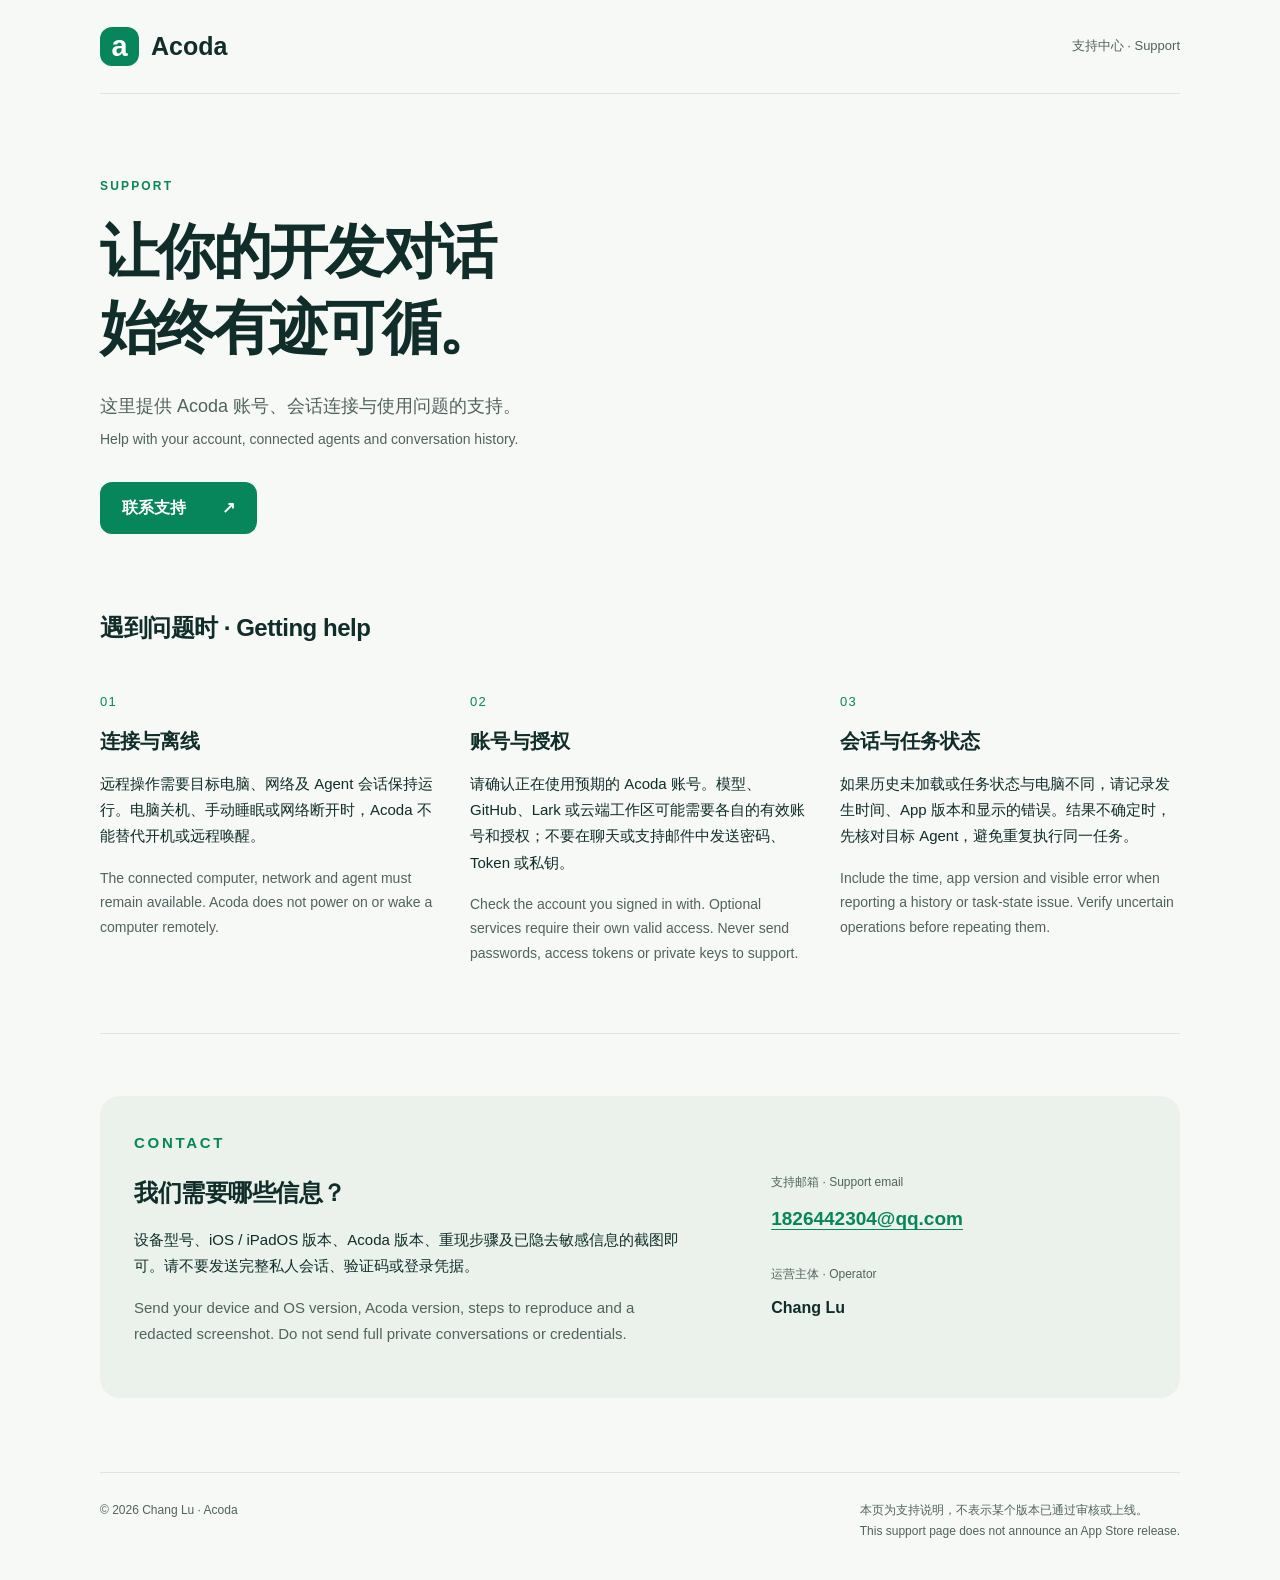
==== index.html @ a6d46212 "Publish Acoda support information" ====
<!doctype html>
<html lang="zh-Hans">
<head>
  <meta charset="utf-8">
  <meta name="viewport" content="width=device-width, initial-scale=1">
  <meta name="description" content="Acoda 支持中心：账号、远程连接、会话历史和隐私联系。Acoda support for accounts, connections and session history.">
  <title>Acoda 支持中心 · Support</title>
  <link rel="stylesheet" href="style.css">
</head>
<body>
  <a class="skip" href="#main">跳至内容 · Skip to content</a>
  <header><a class="brand" href="./" aria-label="Acoda 支持中心首页"><span class="mark" aria-hidden="true">a</span>Acoda</a><span class="label">支持中心 · Support</span></header>
  <main id="main">
    <section class="hero"><p class="eyebrow">SUPPORT</p><h1>让你的开发对话<br>始终有迹可循。</h1><p class="intro">这里提供 Acoda 账号、会话连接与使用问题的支持。<br><span lang="en">Help with your account, connected agents and conversation history.</span></p><a class="button" href="mailto:1826442304@qq.com?subject=Acoda%20Support">联系支持 <span aria-hidden="true">↗</span></a></section>
    <section aria-labelledby="help"><h2 id="help">遇到问题时 · Getting help</h2><div class="grid"><article><span class="number">01</span><h3>连接与离线</h3><p>远程操作需要目标电脑、网络及 Agent 会话保持运行。电脑关机、手动睡眠或网络断开时，Acoda 不能替代开机或远程唤醒。</p><p lang="en">The connected computer, network and agent must remain available. Acoda does not power on or wake a computer remotely.</p></article><article><span class="number">02</span><h3>账号与授权</h3><p>请确认正在使用预期的 Acoda 账号。模型、GitHub、Lark 或云端工作区可能需要各自的有效账号和授权；不要在聊天或支持邮件中发送密码、Token 或私钥。</p><p lang="en">Check the account you signed in with. Optional services require their own valid access. Never send passwords, access tokens or private keys to support.</p></article><article><span class="number">03</span><h3>会话与任务状态</h3><p>如果历史未加载或任务状态与电脑不同，请记录发生时间、App 版本和显示的错误。结果不确定时，先核对目标 Agent，避免重复执行同一任务。</p><p lang="en">Include the time, app version and visible error when reporting a history or task-state issue. Verify uncertain operations before repeating them.</p></article></div></section>
    <section class="contact" aria-labelledby="contact"><div><p class="eyebrow">CONTACT</p><h2 id="contact">我们需要哪些信息？</h2><p>设备型号、iOS / iPadOS 版本、Acoda 版本、重现步骤及已隐去敏感信息的截图即可。请不要发送完整私人会话、验证码或登录凭据。</p><p lang="en">Send your device and OS version, Acoda version, steps to reproduce and a redacted screenshot. Do not send full private conversations or credentials.</p></div><address><span>支持邮箱 · Support email</span><a href="mailto:1826442304@qq.com">1826442304@qq.com</a><span>运营主体 · Operator</span><strong>Chang Lu</strong></address></section>
  </main>
  <footer><span>© 2026 Chang Lu · Acoda</span><span>本页为支持说明，不表示某个版本已通过审核或上线。<br><span lang="en">This support page does not announce an App Store release.</span></span></footer>
</body>
</html>
---- style.css ----
:root{color-scheme:light;--ink:#102d29;--muted:#50635e;--green:#07855b;--paper:#f7f9f6;--line:#dce5df}*{box-sizing:border-box}html{scroll-behavior:smooth}body{margin:0;background:var(--paper);color:var(--ink);font-family:-apple-system,BlinkMacSystemFont,"Segoe UI","PingFang SC",sans-serif;line-height:1.75}a{color:var(--green);text-underline-offset:.22em}a:focus-visible{outline:3px solid #efb52f;outline-offset:5px}header,main,footer{width:min(1080px,calc(100% - 48px));margin:auto}header{min-height:94px;display:flex;align-items:center;justify-content:space-between;border-bottom:1px solid var(--line);gap:20px}.brand{display:flex;gap:12px;align-items:center;text-decoration:none;color:var(--ink);font-weight:750;font-size:25px}.mark{width:39px;height:39px;border-radius:12px;background:var(--green);color:white;display:grid;place-items:center;font-size:29px;line-height:1}.label{font-size:13px;color:var(--muted)}.hero{padding:82px 0 76px;max-width:780px}.eyebrow{color:var(--green);font-size:12px;font-weight:700;letter-spacing:.18em;margin:0 0 18px}h1{font-size:clamp(34px,5.5vw,59px);line-height:1.28;letter-spacing:-.045em;margin:0 0 25px}h2{font-size:24px;letter-spacing:-.02em;line-height:1.5;margin:0 0 25px}h3{font-size:20px;margin:10px 0 12px}.intro{font-size:18px;color:var(--muted);margin-bottom:28px}p{margin:0 0 16px}p[lang=en],.intro [lang=en]{font-size:14px;color:var(--muted)}.button{display:inline-flex;gap:36px;align-items:center;padding:12px 22px;border-radius:12px;background:var(--green);color:#fff;text-decoration:none;font-weight:650;min-height:48px}.grid{display:grid;grid-template-columns:repeat(3,minmax(0,1fr));gap:30px;padding:20px 0 52px;border-bottom:1px solid var(--line)}article{min-width:0}.number{display:block;color:var(--green);font-size:13px;letter-spacing:.1em}article p{font-size:15px}.contact{display:grid;grid-template-columns:1.5fr 1fr;gap:75px;margin:62px 0 74px;padding:34px;background:#eaf2eb;border-radius:20px}.contact h2{margin-bottom:16px}.contact p{font-size:15px}address{font-style:normal;display:flex;flex-direction:column;justify-content:center;align-items:start;gap:9px}address span{font-size:12px;color:var(--muted)}address a{font-size:19px;font-weight:650;overflow-wrap:anywhere;margin-bottom:19px}footer{border-top:1px solid var(--line);display:flex;justify-content:space-between;gap:30px;padding:27px 0 38px;color:var(--muted);font-size:12px}.skip{position:absolute;left:16px;top:-200px;background:white;padding:10px;z-index:10}.skip:focus{top:10px}.policy{max-width:780px;padding:54px 0 70px}.policy h1{font-size:42px}.policy section{margin-top:35px}.policy ul{padding-left:22px}.policy .date{font-size:14px;color:var(--muted)}@media(max-width:700px){header,main,footer{width:calc(100% - 32px)}header{min-height:76px}.label{font-size:11px}.hero{padding:52px 0 45px}.grid{grid-template-columns:1fr;gap:25px}.contact{grid-template-columns:1fr;gap:25px;padding:23px;margin:36px 0}footer{flex-direction:column;gap:12px}.policy h1{font-size:34px}}@media(prefers-reduced-motion:reduce){html{scroll-behavior:auto}}
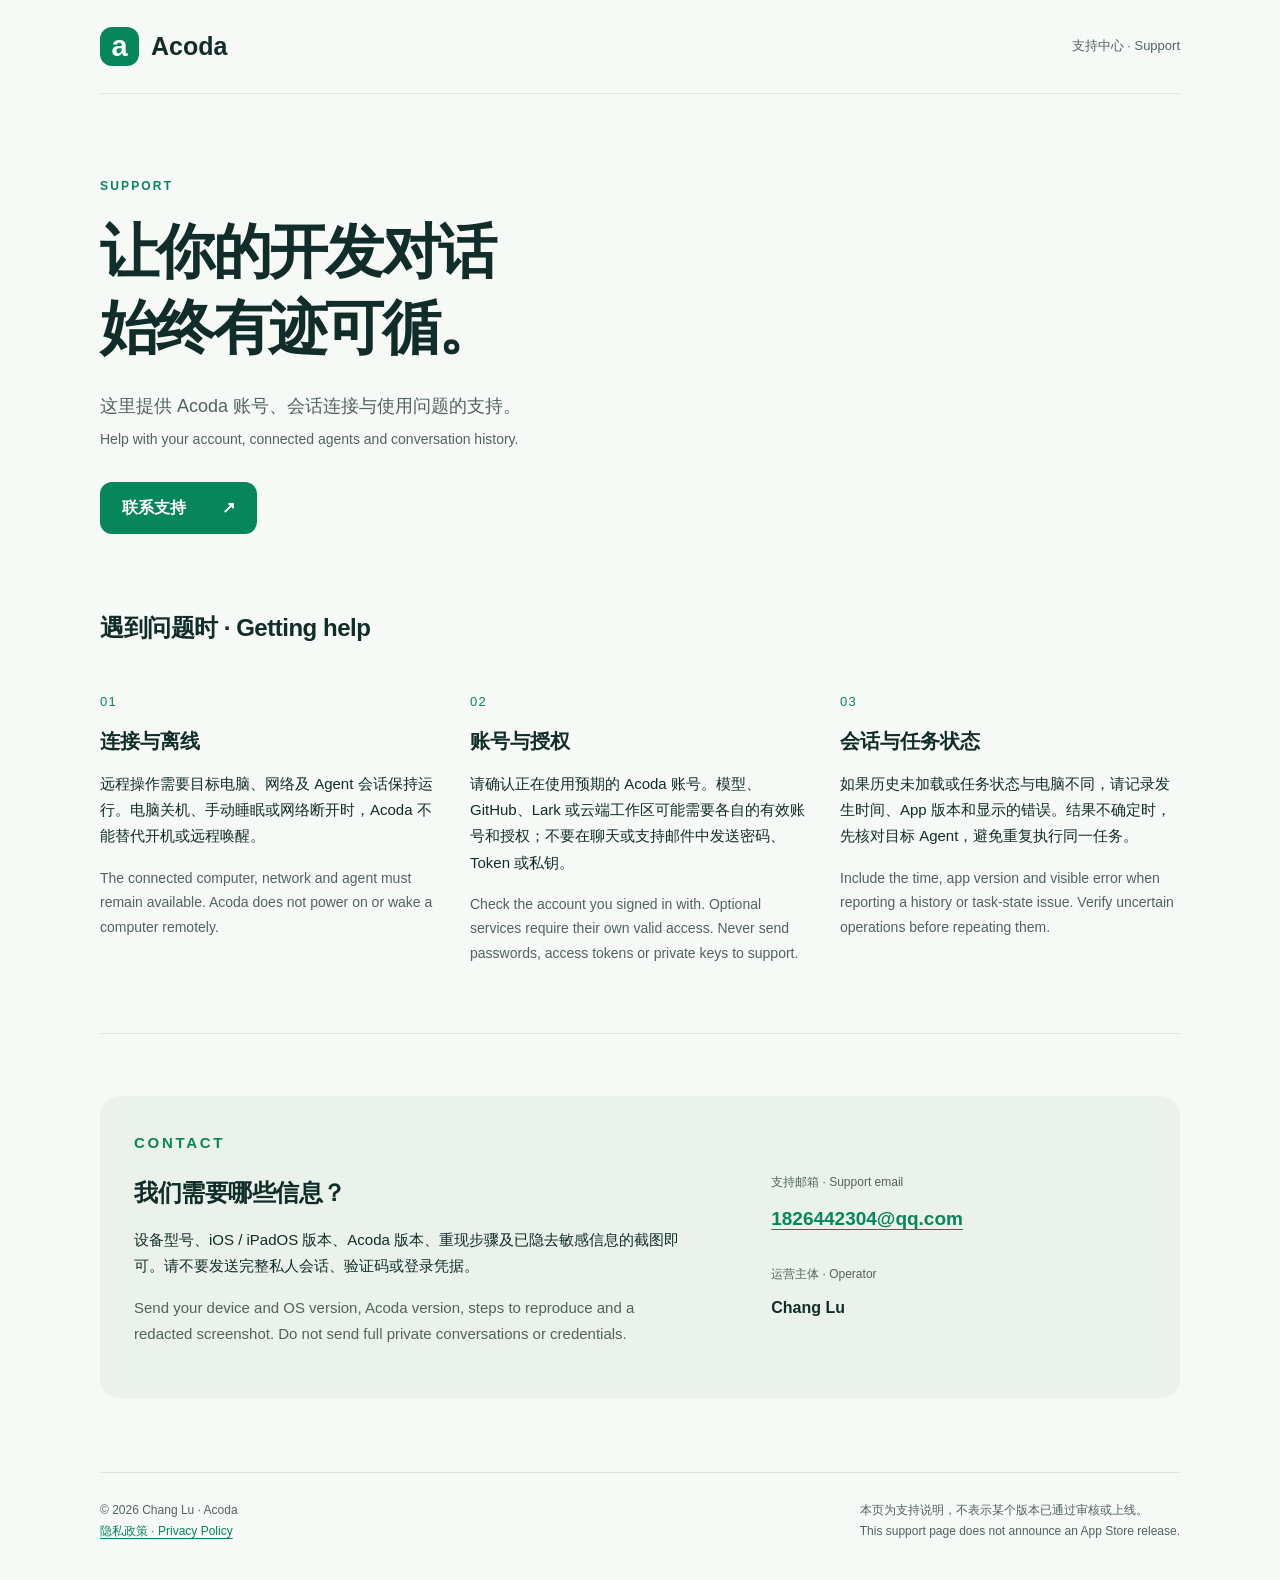
==== commit 23ce523f: "Publish Acoda bilingual privacy policy" ====
--- a/index.html
+++ b/index.html
@@ -15,6 +15,6 @@
     <section aria-labelledby="help"><h2 id="help">遇到问题时 · Getting help</h2><div class="grid"><article><span class="number">01</span><h3>连接与离线</h3><p>远程操作需要目标电脑、网络及 Agent 会话保持运行。电脑关机、手动睡眠或网络断开时，Acoda 不能替代开机或远程唤醒。</p><p lang="en">The connected computer, network and agent must remain available. Acoda does not power on or wake a computer remotely.</p></article><article><span class="number">02</span><h3>账号与授权</h3><p>请确认正在使用预期的 Acoda 账号。模型、GitHub、Lark 或云端工作区可能需要各自的有效账号和授权；不要在聊天或支持邮件中发送密码、Token 或私钥。</p><p lang="en">Check the account you signed in with. Optional services require their own valid access. Never send passwords, access tokens or private keys to support.</p></article><article><span class="number">03</span><h3>会话与任务状态</h3><p>如果历史未加载或任务状态与电脑不同，请记录发生时间、App 版本和显示的错误。结果不确定时，先核对目标 Agent，避免重复执行同一任务。</p><p lang="en">Include the time, app version and visible error when reporting a history or task-state issue. Verify uncertain operations before repeating them.</p></article></div></section>
     <section class="contact" aria-labelledby="contact"><div><p class="eyebrow">CONTACT</p><h2 id="contact">我们需要哪些信息？</h2><p>设备型号、iOS / iPadOS 版本、Acoda 版本、重现步骤及已隐去敏感信息的截图即可。请不要发送完整私人会话、验证码或登录凭据。</p><p lang="en">Send your device and OS version, Acoda version, steps to reproduce and a redacted screenshot. Do not send full private conversations or credentials.</p></div><address><span>支持邮箱 · Support email</span><a href="mailto:1826442304@qq.com">1826442304@qq.com</a><span>运营主体 · Operator</span><strong>Chang Lu</strong></address></section>
   </main>
-  <footer><span>© 2026 Chang Lu · Acoda</span><span>本页为支持说明，不表示某个版本已通过审核或上线。<br><span lang="en">This support page does not announce an App Store release.</span></span></footer>
+  <footer><span>© 2026 Chang Lu · Acoda<br><a href="privacy.html">隐私政策 · Privacy Policy</a></span><span>本页为支持说明，不表示某个版本已通过审核或上线。<br><span lang="en">This support page does not announce an App Store release.</span></span></footer>
 </body>
 </html>
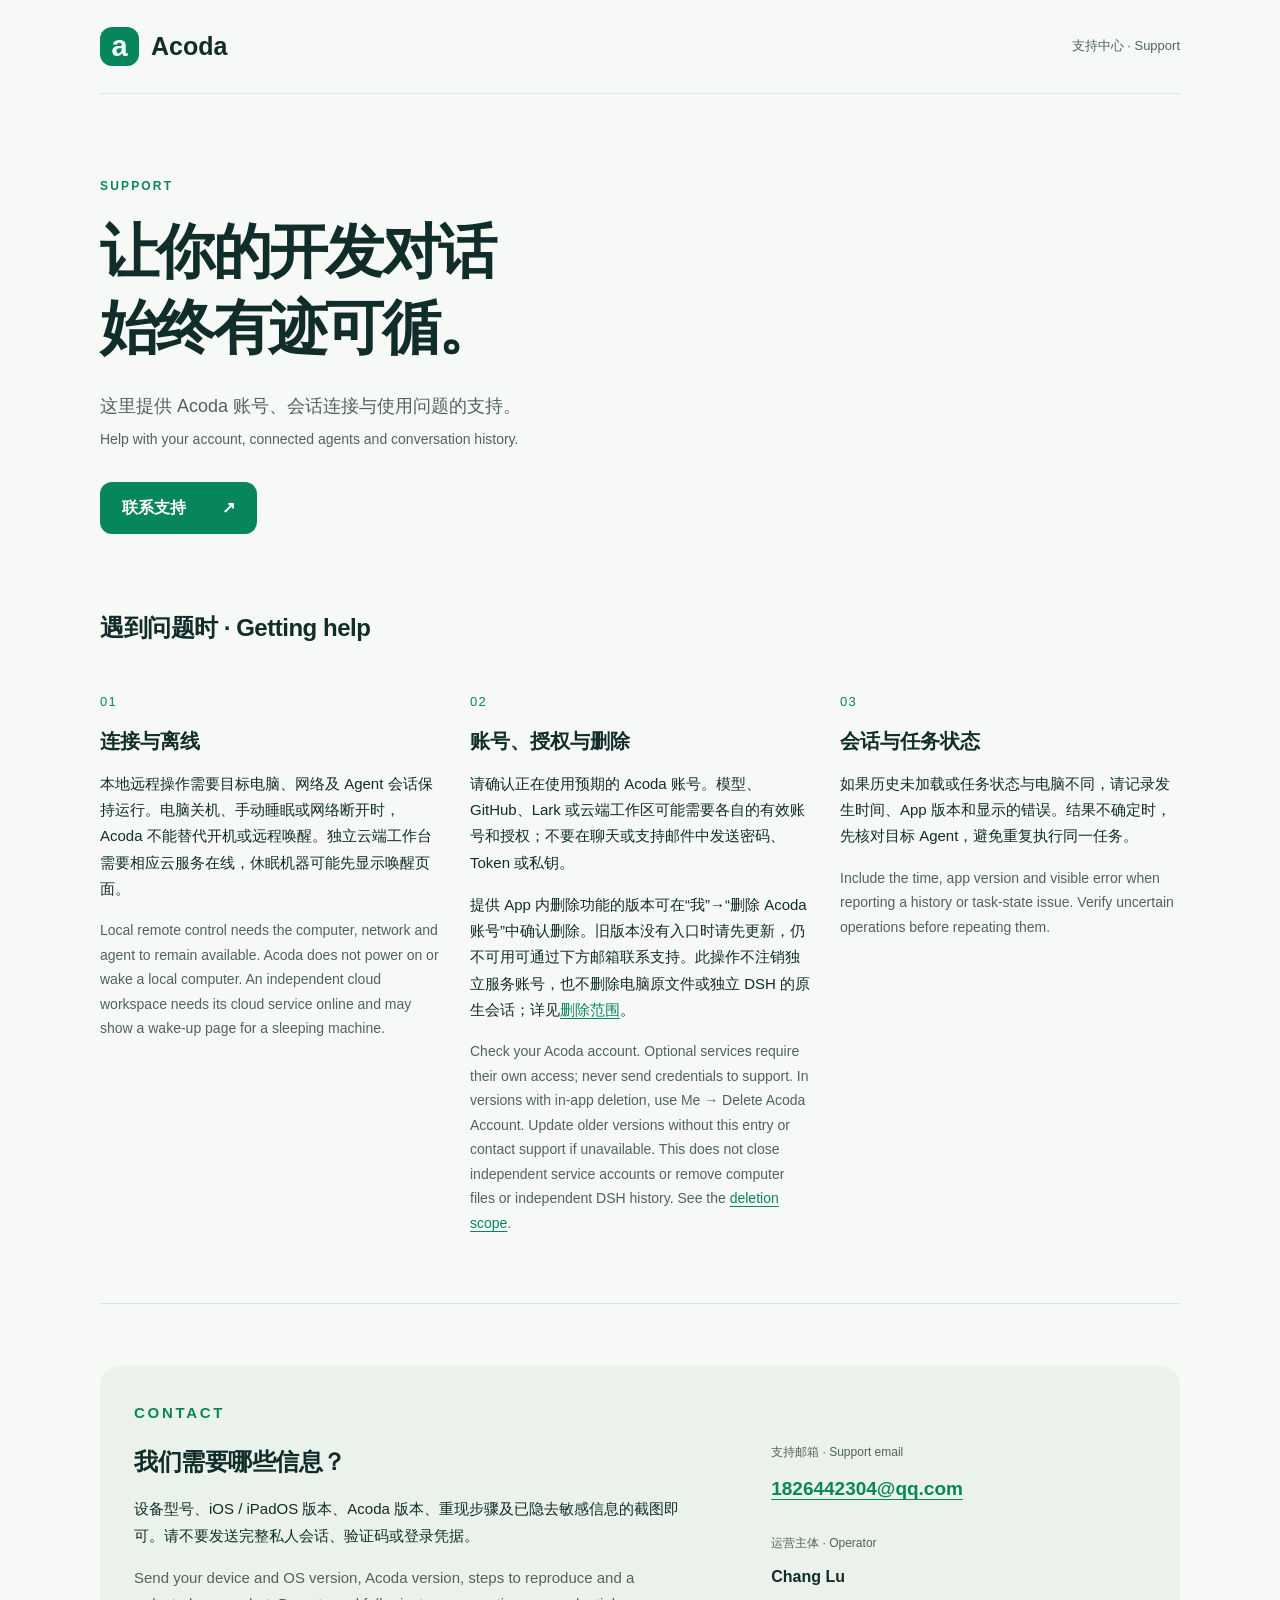
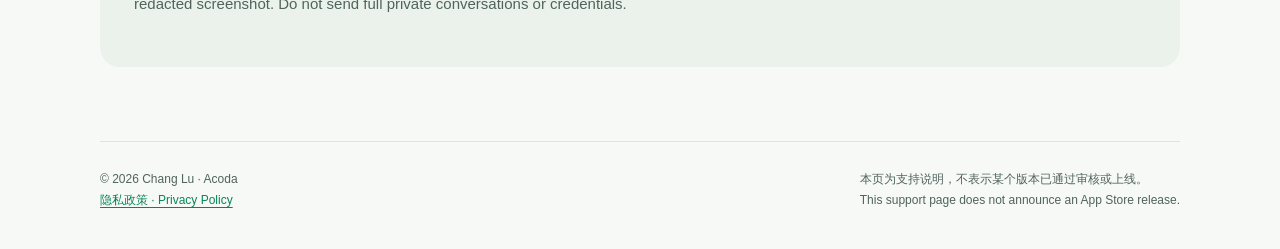
==== commit a1ed21d8: "docs: clarify account deletion and independent cloud data" ====
--- a/index.html
+++ b/index.html
@@ -12,7 +12,7 @@
   <header><a class="brand" href="./" aria-label="Acoda 支持中心首页"><span class="mark" aria-hidden="true">a</span>Acoda</a><span class="label">支持中心 · Support</span></header>
   <main id="main">
     <section class="hero"><p class="eyebrow">SUPPORT</p><h1>让你的开发对话<br>始终有迹可循。</h1><p class="intro">这里提供 Acoda 账号、会话连接与使用问题的支持。<br><span lang="en">Help with your account, connected agents and conversation history.</span></p><a class="button" href="mailto:1826442304@qq.com?subject=Acoda%20Support">联系支持 <span aria-hidden="true">↗</span></a></section>
-    <section aria-labelledby="help"><h2 id="help">遇到问题时 · Getting help</h2><div class="grid"><article><span class="number">01</span><h3>连接与离线</h3><p>远程操作需要目标电脑、网络及 Agent 会话保持运行。电脑关机、手动睡眠或网络断开时，Acoda 不能替代开机或远程唤醒。</p><p lang="en">The connected computer, network and agent must remain available. Acoda does not power on or wake a computer remotely.</p></article><article><span class="number">02</span><h3>账号与授权</h3><p>请确认正在使用预期的 Acoda 账号。模型、GitHub、Lark 或云端工作区可能需要各自的有效账号和授权；不要在聊天或支持邮件中发送密码、Token 或私钥。</p><p lang="en">Check the account you signed in with. Optional services require their own valid access. Never send passwords, access tokens or private keys to support.</p></article><article><span class="number">03</span><h3>会话与任务状态</h3><p>如果历史未加载或任务状态与电脑不同，请记录发生时间、App 版本和显示的错误。结果不确定时，先核对目标 Agent，避免重复执行同一任务。</p><p lang="en">Include the time, app version and visible error when reporting a history or task-state issue. Verify uncertain operations before repeating them.</p></article></div></section>
+    <section aria-labelledby="help"><h2 id="help">遇到问题时 · Getting help</h2><div class="grid"><article><span class="number">01</span><h3>连接与离线</h3><p>本地远程操作需要目标电脑、网络及 Agent 会话保持运行。电脑关机、手动睡眠或网络断开时，Acoda 不能替代开机或远程唤醒。独立云端工作台需要相应云服务在线，休眠机器可能先显示唤醒页面。</p><p lang="en">Local remote control needs the computer, network and agent to remain available. Acoda does not power on or wake a local computer. An independent cloud workspace needs its cloud service online and may show a wake-up page for a sleeping machine.</p></article><article><span class="number">02</span><h3>账号、授权与删除</h3><p>请确认正在使用预期的 Acoda 账号。模型、GitHub、Lark 或云端工作区可能需要各自的有效账号和授权；不要在聊天或支持邮件中发送密码、Token 或私钥。</p><p>提供 App 内删除功能的版本可在“我”→“删除 Acoda 账号”中确认删除。旧版本没有入口时请先更新，仍不可用可通过下方邮箱联系支持。此操作不注销独立服务账号，也不删除电脑原文件或独立 DSH 的原生会话；详见<a href="privacy.html#retention">删除范围</a>。</p><p lang="en">Check your Acoda account. Optional services require their own access; never send credentials to support. In versions with in-app deletion, use Me → Delete Acoda Account. Update older versions without this entry or contact support if unavailable. This does not close independent service accounts or remove computer files or independent DSH history. See the <a href="privacy.html#retention">deletion scope</a>.</p></article><article><span class="number">03</span><h3>会话与任务状态</h3><p>如果历史未加载或任务状态与电脑不同，请记录发生时间、App 版本和显示的错误。结果不确定时，先核对目标 Agent，避免重复执行同一任务。</p><p lang="en">Include the time, app version and visible error when reporting a history or task-state issue. Verify uncertain operations before repeating them.</p></article></div></section>
     <section class="contact" aria-labelledby="contact"><div><p class="eyebrow">CONTACT</p><h2 id="contact">我们需要哪些信息？</h2><p>设备型号、iOS / iPadOS 版本、Acoda 版本、重现步骤及已隐去敏感信息的截图即可。请不要发送完整私人会话、验证码或登录凭据。</p><p lang="en">Send your device and OS version, Acoda version, steps to reproduce and a redacted screenshot. Do not send full private conversations or credentials.</p></div><address><span>支持邮箱 · Support email</span><a href="mailto:1826442304@qq.com">1826442304@qq.com</a><span>运营主体 · Operator</span><strong>Chang Lu</strong></address></section>
   </main>
   <footer><span>© 2026 Chang Lu · Acoda<br><a href="privacy.html">隐私政策 · Privacy Policy</a></span><span>本页为支持说明，不表示某个版本已通过审核或上线。<br><span lang="en">This support page does not announce an App Store release.</span></span></footer>
